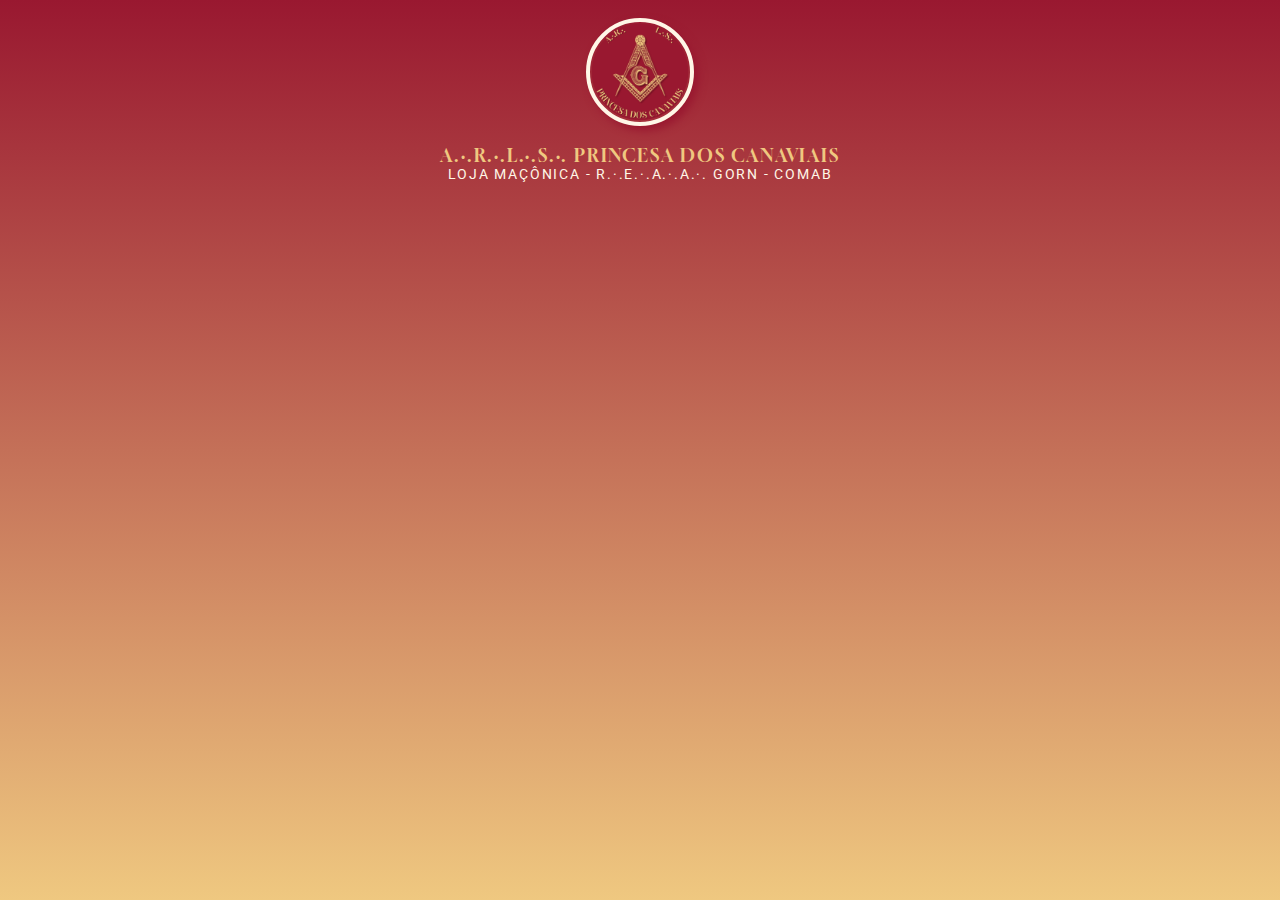
==== princesadoscanaviais/index.html @ 5b22e738 "Add files via upload" ====
<!DOCTYPE html>
<html lang="pt-br">
<head>
    <meta charset="UTF-8">
    <meta http-equiv="X-UA-Compatible" content="IE=edge">
    <meta name="viewport" content="width=device-width, initial-scale=1.0">

    <link rel="preconnect" href="https://fonts.googleapis.com">
    <link rel="preconnect" href="https://fonts.gstatic.com" crossorigin>
    <link href="https://fonts.googleapis.com/css2?family=Gloock&family=Roboto:wght@300;400;700&display=swap" rel="stylesheet">
    <link rel="stylesheet" href="css/style.css">

    <title>Princesa dos Canaviais</title>
</head>
<body>
    <section class="home">
        <header class="header">
            <div class="profile">
                <ul>
                    <li>
                        <img src="imagens/logo.png" alt="">
                    </li>
                </ul>
                <ul>
                    <li>
                        
                    </li>
                </ul>
            </div>
        </header>

        <div class="banner">
            <h1 class="title">A.·.R.·.L.·.S.·. Princesa dos Canaviais</h1>
            <span class="description">Loja Maçônica - R.·.E.·.A.·.A.·. GORN - COMAB</span>
        </div>
    </section>
    
</body>
</html>
---- princesadoscanaviais/css/style.css ----
:root {
    --color-primary: #fff7e7;
    --color-secondary: #efc880;
    --color-tertiary: #991830;
}

* {
    margin: 0;
    padding: 0;
    box-sizing: border-box;
}

body {
    color: var(--color-primary);
    font-family: 'Roboto', sans-serif;
}

.home {
    position: relative;
    background-size: cover;
    background: linear-gradient(180deg, var(--color-tertiary) 0%, var(--color-secondary) 100%);
    height: 100vh;
    background-attachment: fixed;
}

.home .header {   
    padding: 2vh 0;
}

.home .header .profile {
    display: flex;
    justify-content: center;
}

.home .header .profile ul {
    display: flex;
    list-style: none;
}

.home .header .profile ul li {
    display: flex;
    align-items: center;
}

.home .header .profile ul li img {
    width: 12vh;
    border: 0.5vh solid var(--color-primary);
    box-shadow: 0.5vh 0.5vh 1vh var(--color-tertiary);
    border-radius: 15vh;
    padding: 0.2vh;
}

.home .header .profile ul li img:hover {
    scale: 1.2;
}

.home .banner {
    text-align: center;
}

.home .banner span {
    display: block;
}

.home .banner .title {
    color: var(--color-secondary);
    font-family: 'Gloock', serif;
    font-size: 2vh;
    font-weight: 400;
    text-transform: uppercase;
    letter-spacing: 0.2vh;
}

.home .banner .description {
    font-size: 1.6vh;
    font-weight: 400;
    text-transform: uppercase;
    letter-spacing: 0.2vh;
}
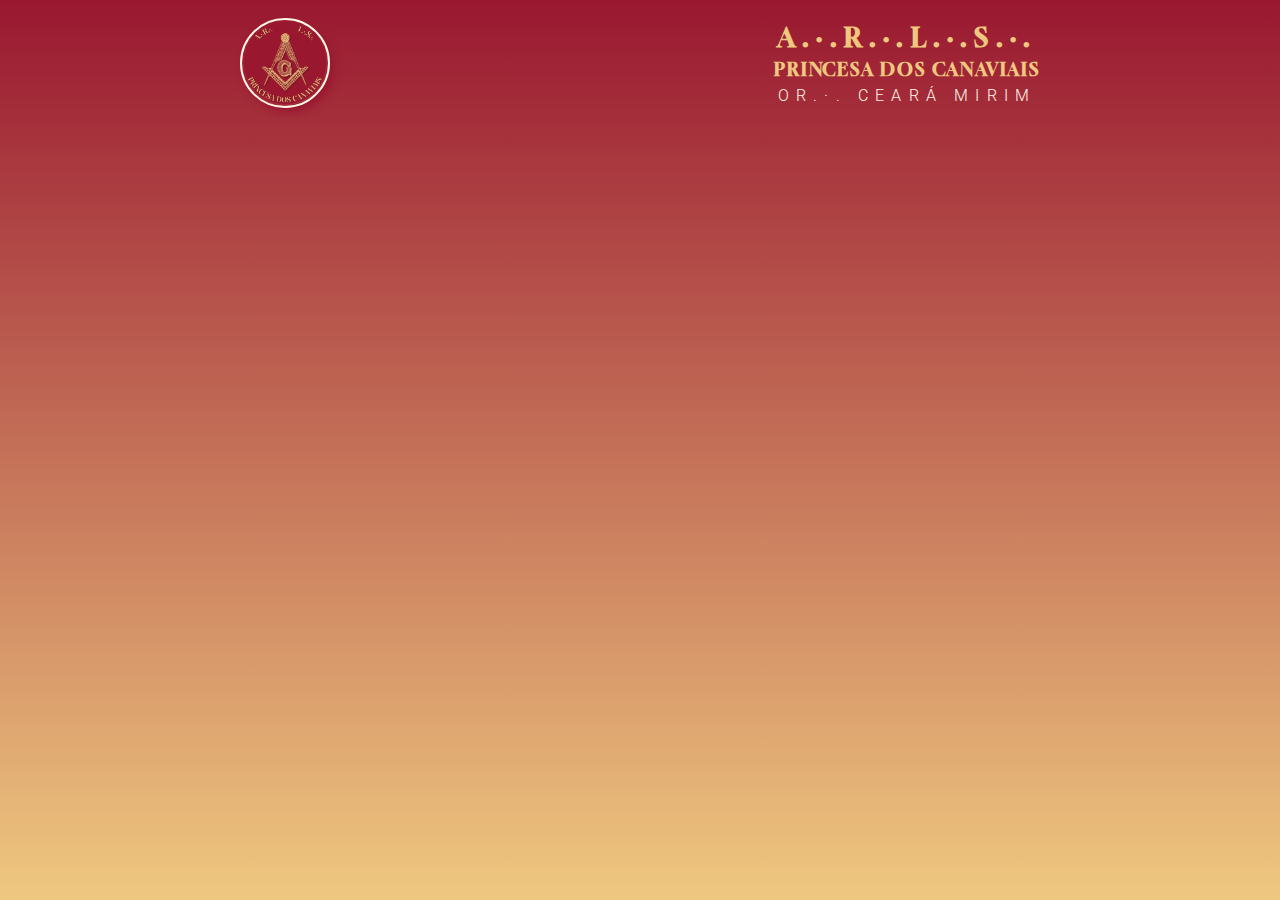
==== commit f60e4605: "Add files via upload" ====
--- a/princesadoscanaviais/index.html
+++ b/princesadoscanaviais/index.html
@@ -18,21 +18,18 @@
             <div class="profile">
                 <ul>
                     <li>
-                        <img src="imagens/logo.png" alt="">
+                        <img class="logo" src="imagens/logo.png" alt="">
                     </li>
                 </ul>
                 <ul>
                     <li>
-                        
+                        <h1>A.·.R.·.L.·.S.·.</h1>
+                        <h2>Princesa dos Canaviais</h2>
+                        <span>Or.·. Ceará Mirim</span>
                     </li>
                 </ul>
             </div>
         </header>
-
-        <div class="banner">
-            <h1 class="title">A.·.R.·.L.·.S.·. Princesa dos Canaviais</h1>
-            <span class="description">Loja Maçônica - R.·.E.·.A.·.A.·. GORN - COMAB</span>
-        </div>
     </section>
     
 </body>
--- a/princesadoscanaviais/css/style.css
+++ b/princesadoscanaviais/css/style.css
@@ -24,56 +24,61 @@
 }
 
 .home .header {   
-    padding: 2vh 0;
+    padding: 2vh;
 }
 
 .home .header .profile {
     display: flex;
-    justify-content: center;
+    flex-wrap: wrap;
+    justify-content: space-around;
+    list-style: none;
 }
 
 .home .header .profile ul {
     display: flex;
-    list-style: none;
+    flex-direction: row;
 }
 
 .home .header .profile ul li {
     display: flex;
+    flex-direction: column;
     align-items: center;
+    justify-content: space-around;
 }
 
-.home .header .profile ul li img {
-    width: 12vh;
-    border: 0.5vh solid var(--color-primary);
+.home .header .profile ul li h1 {
+    font-size: 3vh;
+    letter-spacing: 0.8vh;
+}
+
+.home .header .profile ul li h2 {
+    font-size: 2vh;
+    letter-spacing: 0.2vh;
+}
+
+.home .header .profile ul li h1,h2 {
+    color: var(--color-secondary);
+    font-family: 'Gloock', serif;
+    font-weight: 700;
+    text-transform: uppercase;
+}
+
+.home .header .profile ul li span {
+    font-size: 1.8vh;
+    font-weight: 300;
+    text-transform: uppercase;
+    letter-spacing: 0.8vh;
+}
+
+.home .header .profile ul li .logo {
+    width: 10vh;
+    border: 0.3vh solid var(--color-primary);
     box-shadow: 0.5vh 0.5vh 1vh var(--color-tertiary);
     border-radius: 15vh;
     padding: 0.2vh;
 }
 
-.home .header .profile ul li img:hover {
-    scale: 1.2;
-}
-
-.home .banner {
-    text-align: center;
-}
-
-.home .banner span {
-    display: block;
-}
-
-.home .banner .title {
-    color: var(--color-secondary);
-    font-family: 'Gloock', serif;
-    font-size: 2vh;
-    font-weight: 400;
+.home .header .profile ul li a {
     text-transform: uppercase;
-    letter-spacing: 0.2vh;
-}
-
-.home .banner .description {
-    font-size: 1.6vh;
-    font-weight: 400;
-    text-transform: uppercase;
-    letter-spacing: 0.2vh;
+    text-decoration: none;
 }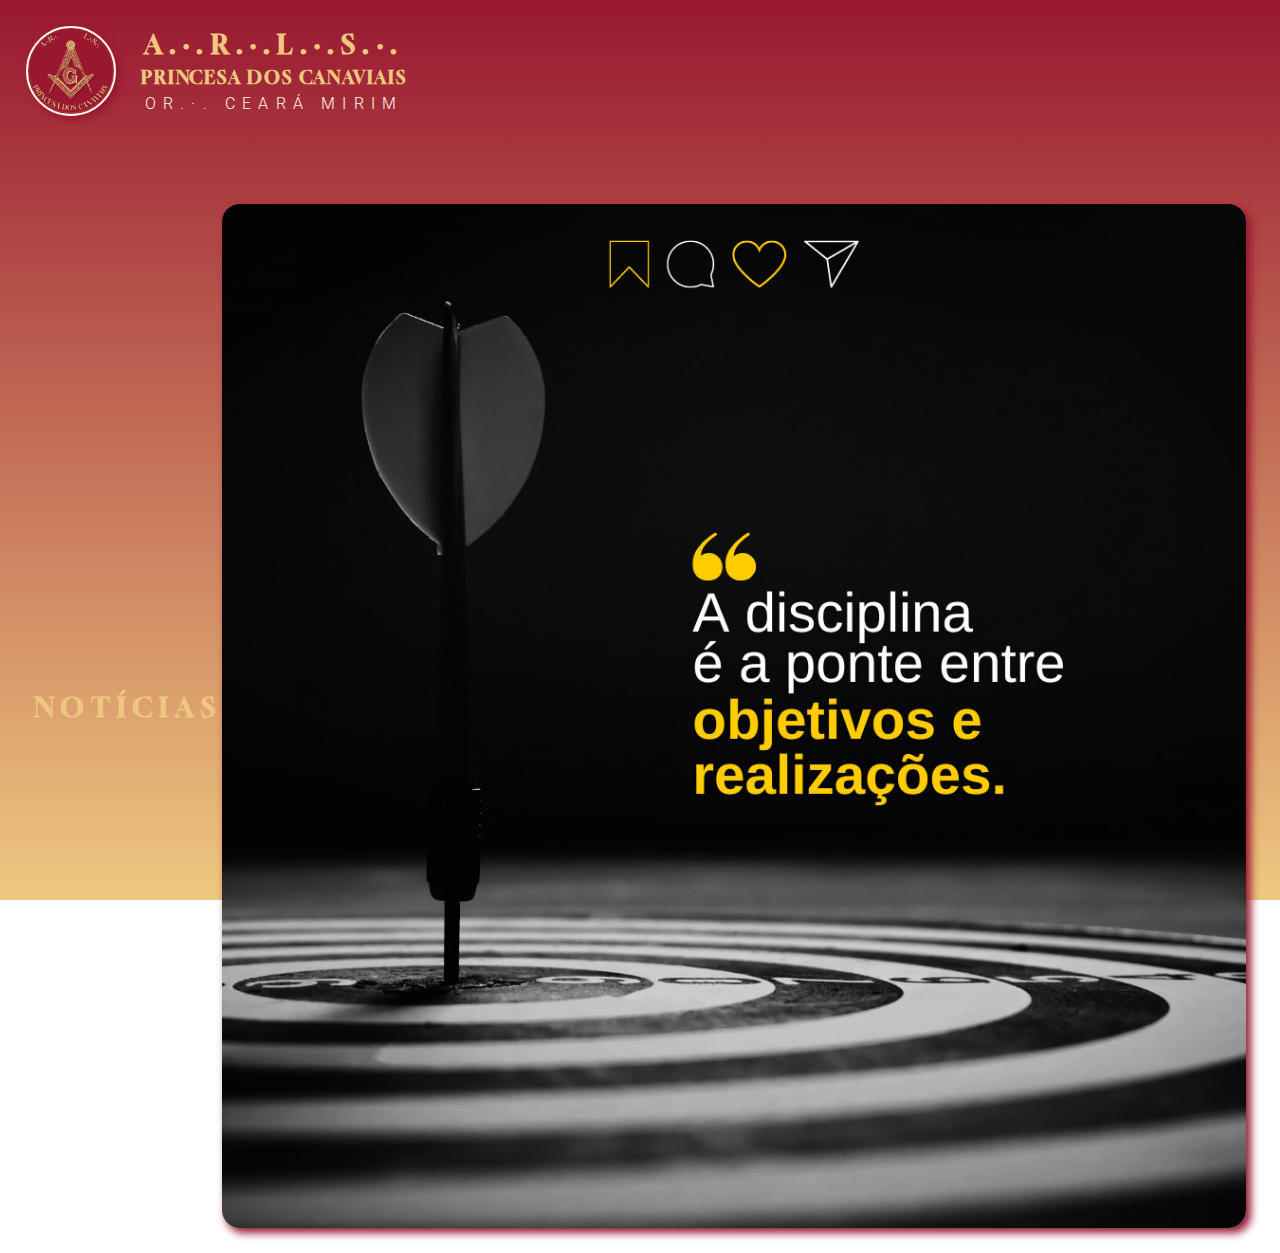
==== commit b6364d99: "Add files via upload" ====
--- a/princesadoscanaviais/index.html
+++ b/princesadoscanaviais/index.html
@@ -30,6 +30,30 @@
                 </ul>
             </div>
         </header>
+
+        <div class="banner">
+            <ul>
+                <li>
+                    <img src="imagens/promocao.png" alt="">
+                </li>
+            </ul>
+        </div>
+
+        <article class="news">
+            <div class="post">
+                <ul>
+                    <li>
+                        <h1>Notícias</h1>
+                    </li>
+                </ul>
+                <ul>
+                    <li>
+                        <img src="imagens/post001.png" alt="">
+                    </li>
+                </ul>
+            </div>
+        </article>
+
     </section>
     
 </body>
--- a/princesadoscanaviais/css/style.css
+++ b/princesadoscanaviais/css/style.css
@@ -24,19 +24,20 @@
 }
 
 .home .header {   
-    padding: 2vh;
+    padding: 2vw;
 }
 
 .home .header .profile {
     display: flex;
     flex-wrap: wrap;
-    justify-content: space-around;
-    list-style: none;
+    justify-content: left;
 }
 
 .home .header .profile ul {
     display: flex;
     flex-direction: row;
+    padding: 0 2vw 0 0;
+    list-style: none;
 }
 
 .home .header .profile ul li {
@@ -81,4 +82,51 @@
 .home .header .profile ul li a {
     text-transform: uppercase;
     text-decoration: none;
+}
+
+.home .banner ul li img {
+    width: 100vw;
+    resize: both;
+    overflow: auto;
+}
+
+.home .news {
+    padding: 2vw 0;
+}
+
+.home .news .post {
+    display: flex;
+    flex-wrap: wrap;
+    justify-content: center;
+}
+
+.home .news .post ul {
+    display: flex;
+    flex-direction: row;
+    list-style: none;
+}
+
+.home .news .post ul li {
+    display: flex;
+    flex-direction: column;
+    align-items: center;
+    justify-content: space-around;
+}
+
+.home .news .post ul li h1 {
+    font-size: 3vh;
+    letter-spacing: 0.8vh;
+    color: var(--color-secondary);
+    font-family: 'Gloock', serif;
+    font-weight: 700;
+    text-transform: uppercase;
+}
+
+.home .news .post ul li img {
+    width: 80vw;
+    resize: both;
+    overflow: auto;
+    border-radius: 2vh;
+    box-shadow: 0.5vh 0.5vh 1vh var(--color-tertiary);
+    margin: 2vh 0 0 0;
 }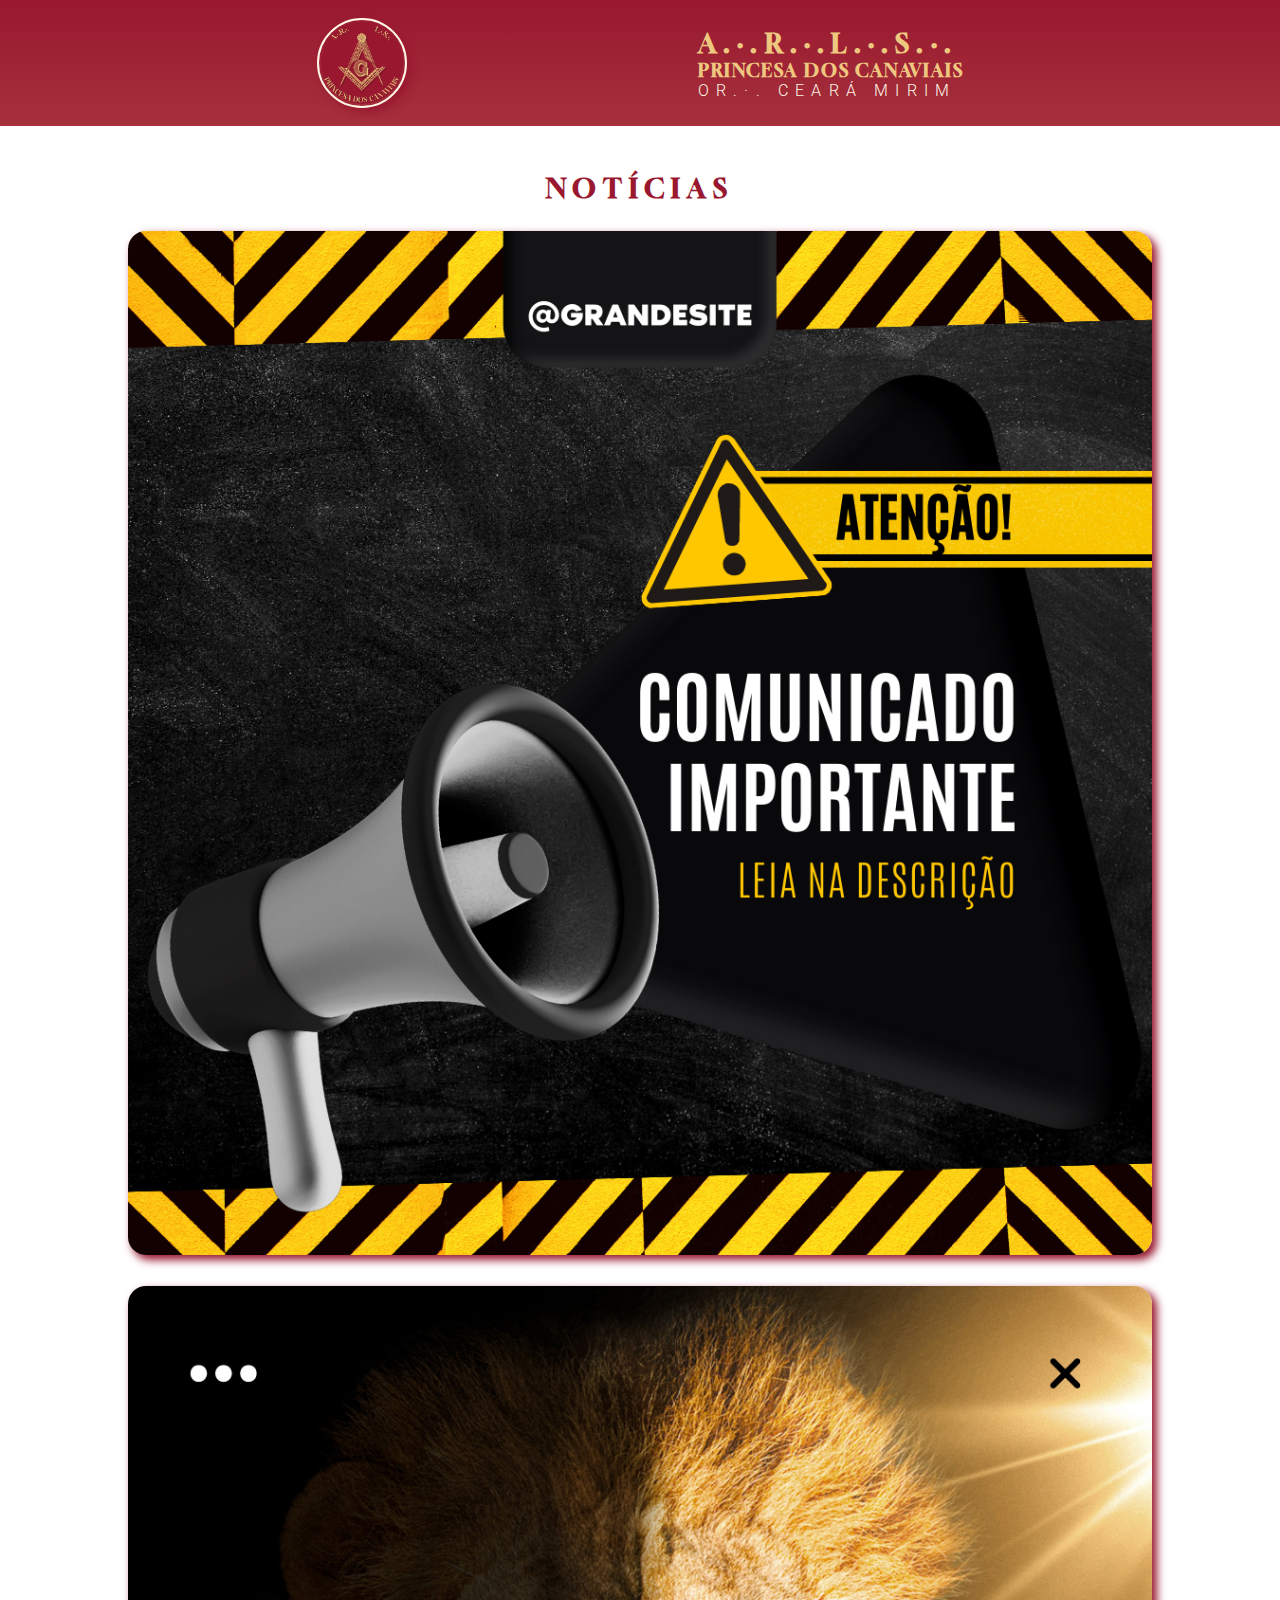
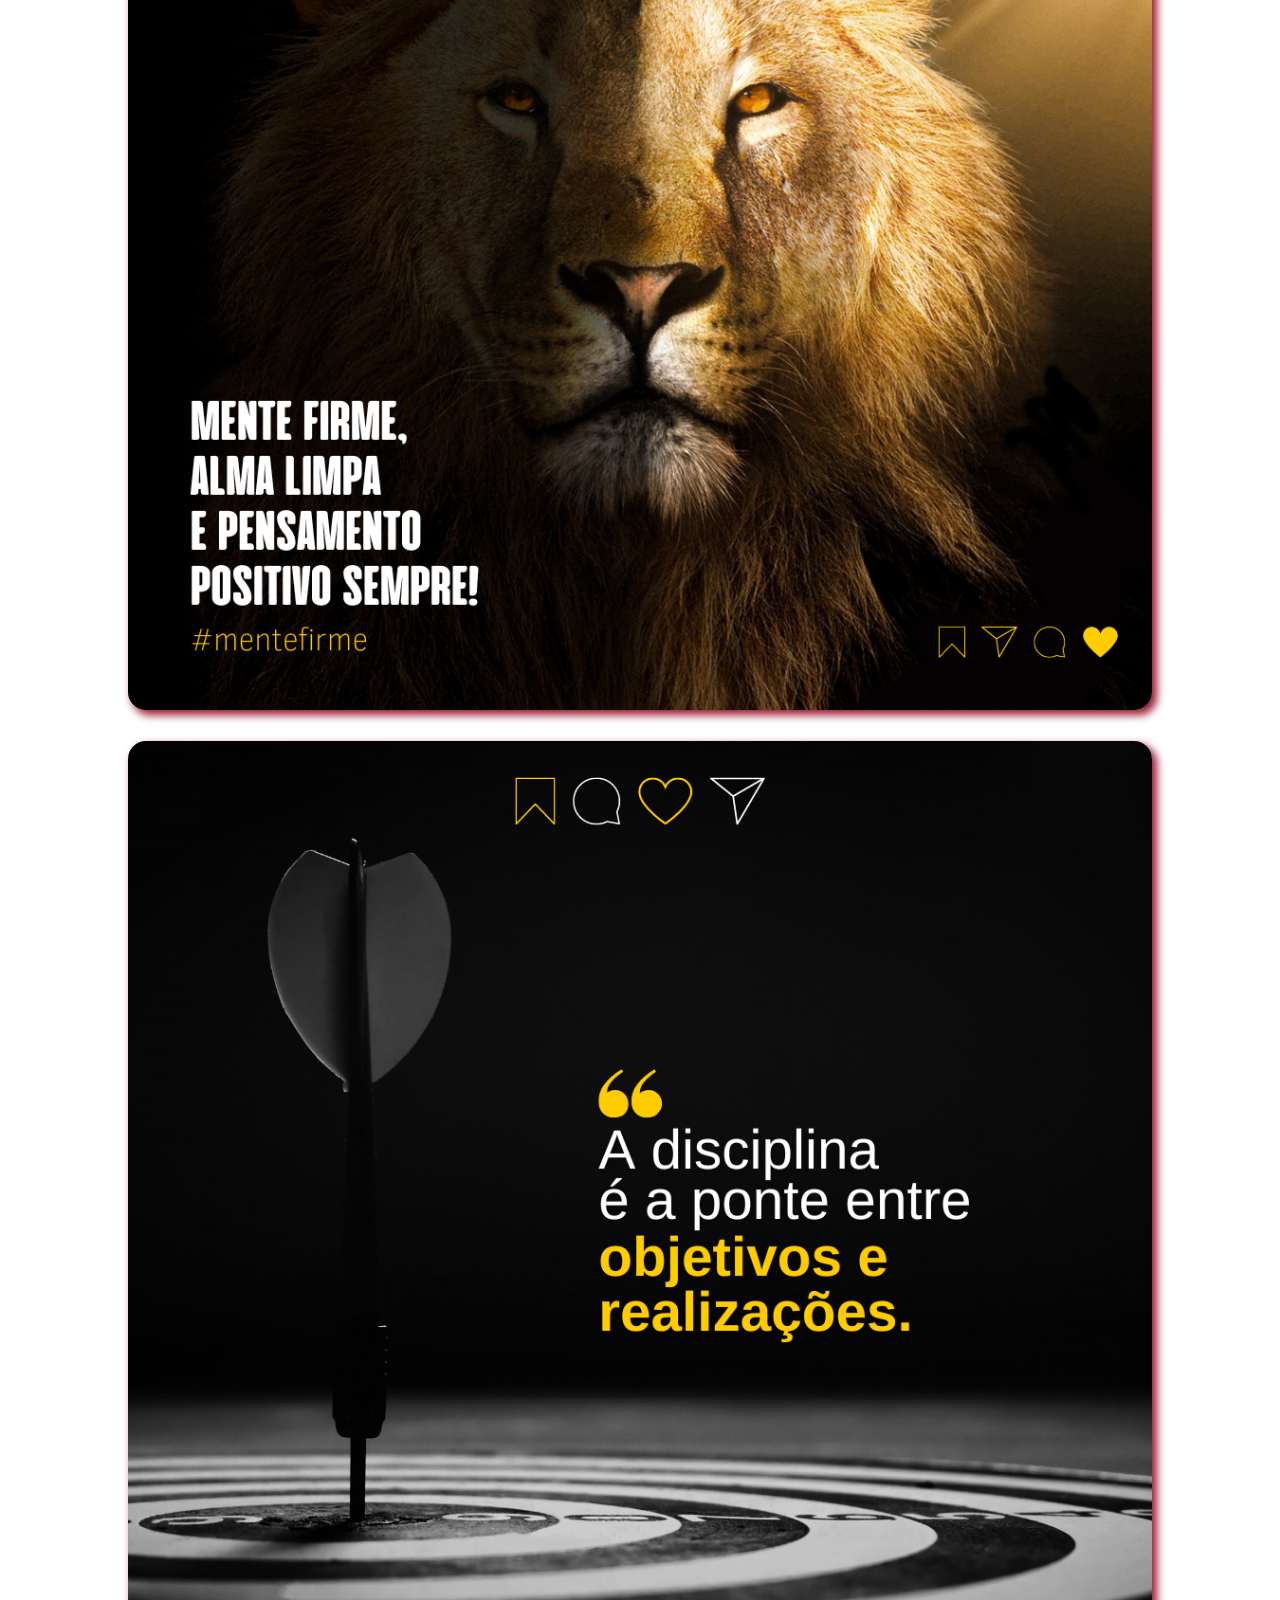
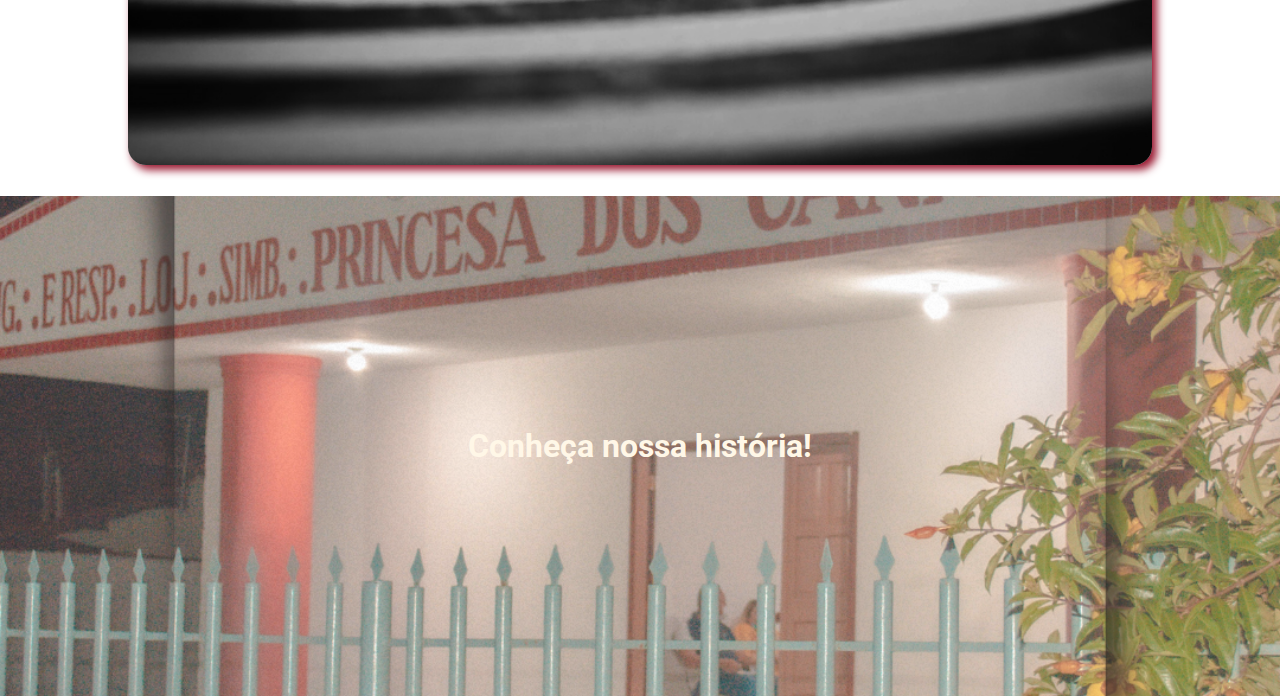
==== commit 9a6fa07b: "Add files via upload" ====
--- a/princesadoscanaviais/index.html
+++ b/princesadoscanaviais/index.html
@@ -1,21 +1,20 @@
 <!DOCTYPE html>
 <html lang="pt-br">
-<head>
-    <meta charset="UTF-8">
-    <meta http-equiv="X-UA-Compatible" content="IE=edge">
-    <meta name="viewport" content="width=device-width, initial-scale=1.0">
+    <head>
+        <meta charset="UTF-8">
+        <meta http-equiv="X-UA-Compatible" content="IE=edge">
+        <meta name="viewport" content="width=device-width, initial-scale=1.0">
 
-    <link rel="preconnect" href="https://fonts.googleapis.com">
-    <link rel="preconnect" href="https://fonts.gstatic.com" crossorigin>
-    <link href="https://fonts.googleapis.com/css2?family=Gloock&family=Roboto:wght@300;400;700&display=swap" rel="stylesheet">
-    <link rel="stylesheet" href="css/style.css">
+        <link rel="preconnect" href="https://fonts.googleapis.com">
+        <link rel="preconnect" href="https://fonts.gstatic.com" crossorigin>
+        <link href="https://fonts.googleapis.com/css2?family=Gloock&family=Roboto:wght@300;400;700&display=swap" rel="stylesheet">
+        <link rel="stylesheet" href="css/style.css">
 
-    <title>Princesa dos Canaviais</title>
-</head>
-<body>
-    <section class="home">
-        <header class="header">
-            <div class="profile">
+        <title>Princesa dos Canaviais</title>
+    </head>
+    <body>
+        <section class="home">
+            <header class="header">
                 <ul>
                     <li>
                         <img class="logo" src="imagens/logo.png" alt="">
@@ -28,33 +27,49 @@
                         <span>Or.·. Ceará Mirim</span>
                     </li>
                 </ul>
+            </header>
+
+            <div class="banner">
+                <ul>
+                    <li>
+                        <img src="imagens/promocao.png" alt="">
+                    </li>
+                </ul>
             </div>
-        </header>
 
-        <div class="banner">
-            <ul>
-                <li>
-                    <img src="imagens/promocao.png" alt="">
-                </li>
-            </ul>
-        </div>
-
-        <article class="news">
-            <div class="post">
+            <div class="news">
                 <ul>
                     <li>
                         <h1>Notícias</h1>
                     </li>
                 </ul>
+            </div>
+
+            <div class="post">
                 <ul>
                     <li>
-                        <img src="imagens/post001.png" alt="">
+                        <a href="#"><img src="imagens/post001.png" alt=""></a>
+                    </li>
+                </ul>
+                <ul>
+                    <li>
+                        <a href="#"><img src="imagens/post002.png" alt=""></a>
+                    </li>
+                </ul>
+                <ul>
+                    <li>
+                        <a href="#"><img src="imagens/post003.png" alt=""></a>
                     </li>
                 </ul>
             </div>
-        </article>
 
-    </section>
-    
-</body>
+            <div class="about">
+                <ul>
+                    <li>
+                        <h1>Conheça nossa história!</h1>
+                    </li>
+                </ul>
+            </div>
+        </section>
+    </body>
 </html>--- a/princesadoscanaviais/css/style.css
+++ b/princesadoscanaviais/css/style.css
@@ -19,59 +19,30 @@
     position: relative;
     background-size: cover;
     background: linear-gradient(180deg, var(--color-tertiary) 0%, var(--color-secondary) 100%);
-    height: 100vh;
+    height: 14vh;
     background-attachment: fixed;
 }
 
 .home .header {   
-    padding: 2vw;
+    display: flex;
+    flex-wrap: wrap;
+    flex-direction: row;
+    align-items: center;
+    justify-content: space-evenly;
+    padding: 2vh 2vw;
 }
 
-.home .header .profile {
+.home .header ul {
     display: flex;
-    flex-wrap: wrap;
-    justify-content: left;
-}
-
-.home .header .profile ul {
-    display: flex;
-    flex-direction: row;
-    padding: 0 2vw 0 0;
     list-style: none;
 }
 
-.home .header .profile ul li {
+.home .header ul li {
     display: flex;
     flex-direction: column;
-    align-items: center;
-    justify-content: space-around;
 }
 
-.home .header .profile ul li h1 {
-    font-size: 3vh;
-    letter-spacing: 0.8vh;
-}
-
-.home .header .profile ul li h2 {
-    font-size: 2vh;
-    letter-spacing: 0.2vh;
-}
-
-.home .header .profile ul li h1,h2 {
-    color: var(--color-secondary);
-    font-family: 'Gloock', serif;
-    font-weight: 700;
-    text-transform: uppercase;
-}
-
-.home .header .profile ul li span {
-    font-size: 1.8vh;
-    font-weight: 300;
-    text-transform: uppercase;
-    letter-spacing: 0.8vh;
-}
-
-.home .header .profile ul li .logo {
+.home .header ul li .logo {
     width: 10vh;
     border: 0.3vh solid var(--color-primary);
     box-shadow: 0.5vh 0.5vh 1vh var(--color-tertiary);
@@ -79,7 +50,31 @@
     padding: 0.2vh;
 }
 
-.home .header .profile ul li a {
+.home .header ul li h1 {
+    font-size: 3vh;
+    letter-spacing: 0.8vh;
+}
+
+.home .header ul li h2 {
+    font-size: 2vh;
+    letter-spacing: 0.2vh;
+}
+
+.home .header ul li h1,h2 {
+    color: var(--color-secondary);
+    font-family: 'Gloock', serif;
+    font-weight: 700;
+    text-transform: uppercase;
+}
+
+.home .header ul li span {
+    font-size: 1.8vh;
+    font-weight: 300;
+    text-transform: uppercase;
+    letter-spacing: 0.8vh;
+}
+
+.home .header ul li a {
     text-transform: uppercase;
     text-decoration: none;
 }
@@ -91,42 +86,81 @@
 }
 
 .home .news {
-    padding: 2vw 0;
+    display: flex;
+    flex-wrap: wrap;
+    flex-direction: row;
+    align-items: center;
+    justify-content: space-evenly;
+    padding: 3vh 0;
 }
 
-.home .news .post {
+.home .news ul {
     display: flex;
-    flex-wrap: wrap;
-    justify-content: center;
-}
-
-.home .news .post ul {
-    display: flex;
-    flex-direction: row;
     list-style: none;
 }
 
-.home .news .post ul li {
+.home .news ul li {
     display: flex;
     flex-direction: column;
-    align-items: center;
-    justify-content: space-around;
 }
 
-.home .news .post ul li h1 {
+.home .news ul li h1 {
     font-size: 3vh;
     letter-spacing: 0.8vh;
-    color: var(--color-secondary);
+    color: var(--color-tertiary);
     font-family: 'Gloock', serif;
     font-weight: 700;
     text-transform: uppercase;
 }
 
-.home .news .post ul li img {
+.home .post {
+    display: flex;
+    flex-wrap: wrap;
+    flex-direction: column-reverse;
+    align-items: center;
+    justify-content: space-evenly;
+}
+
+.home .post ul {
+    display: flex;
+    list-style: none;
+}
+
+.home .post ul li {
+    display: flex;
+    flex-direction: column;
+    padding: 0 0 3vh 0;
+}
+
+.home .post ul li img {
     width: 80vw;
     resize: both;
     overflow: auto;
     border-radius: 2vh;
     box-shadow: 0.5vh 0.5vh 1vh var(--color-tertiary);
-    margin: 2vh 0 0 0;
-}+}
+
+.home .about {
+    display: flex;
+    flex-wrap: wrap;
+    flex-direction: row;
+    align-items: center;
+    justify-content: space-evenly;
+
+    background-image: url("../imagens/loja.png");
+    background-color: var(--color-primary);
+    height: 500px;
+    background-position: center;
+    background-repeat: no-repeat;
+    background-size: cover;
+}
+
+.home .about ul {
+    display: flex;
+    list-style: none;
+}
+
+.home .about ul li {
+    display: flex;
+    flex-direction: column;
+}
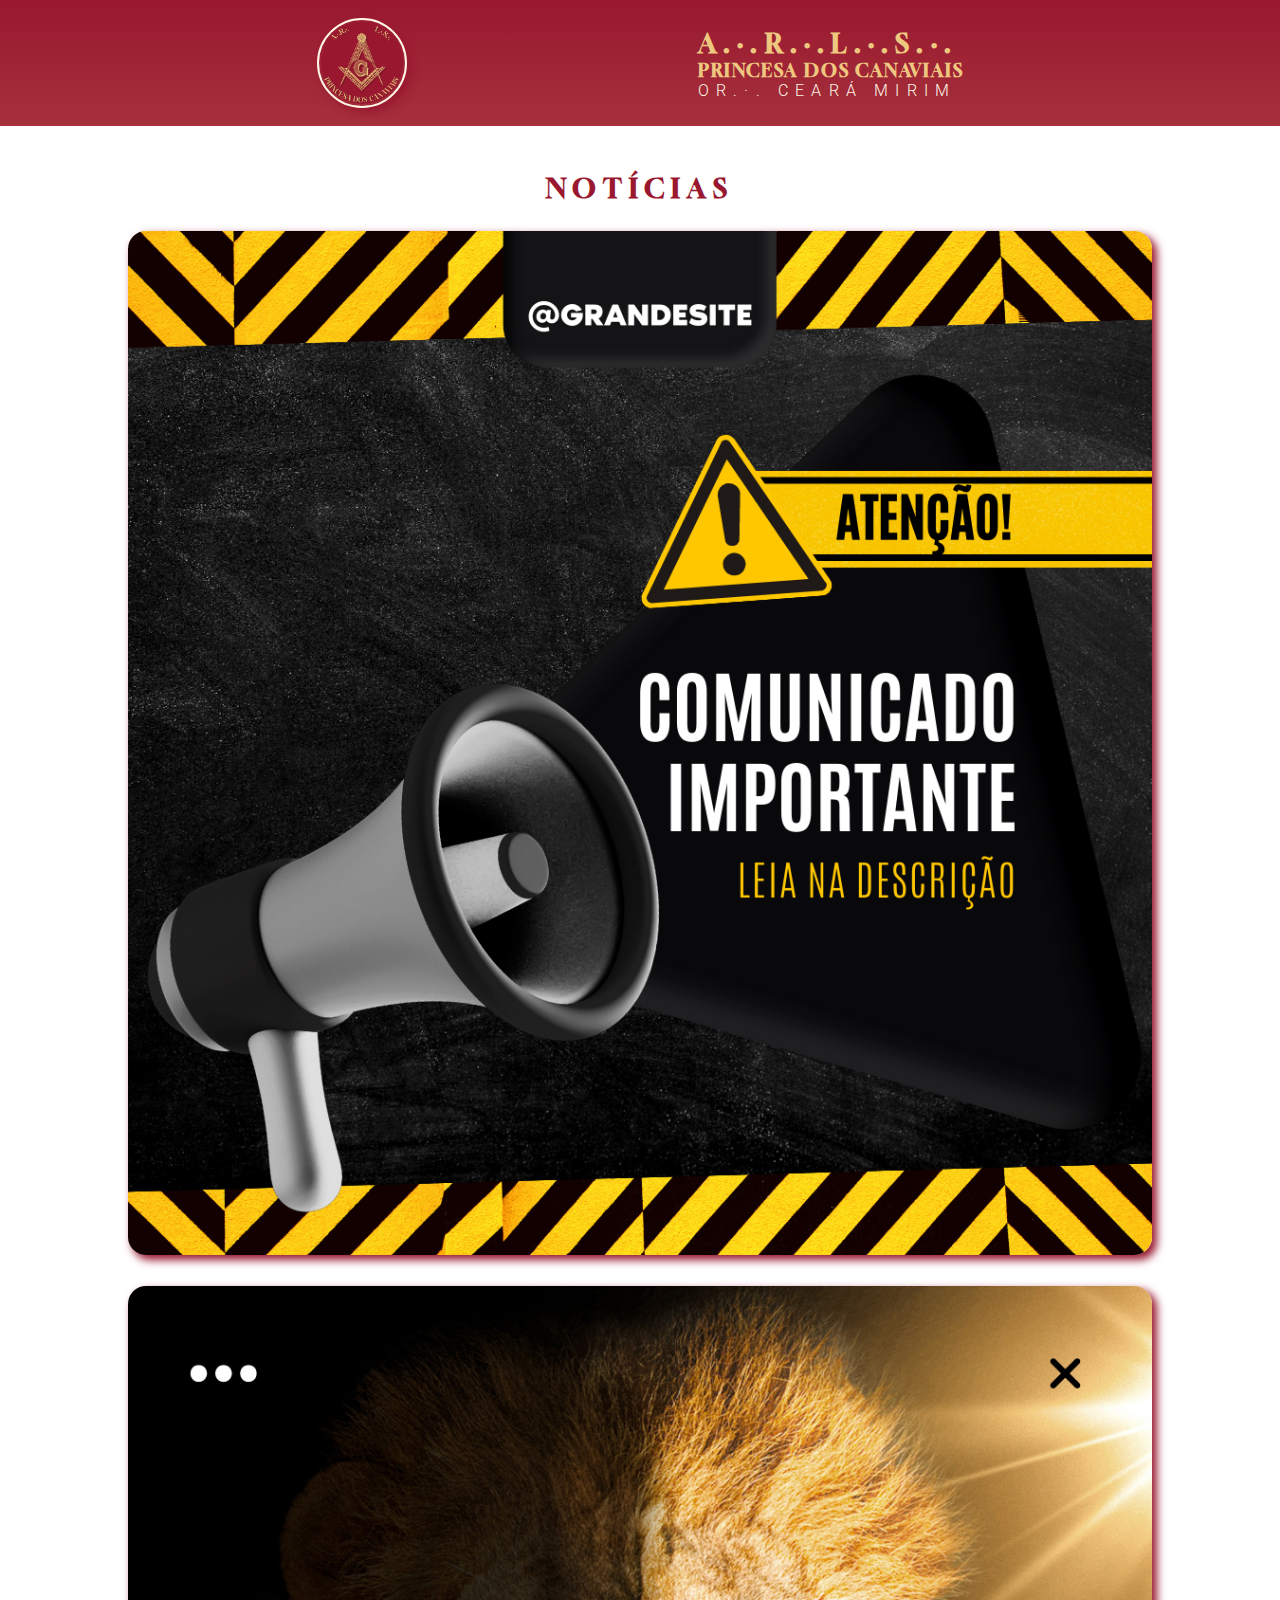
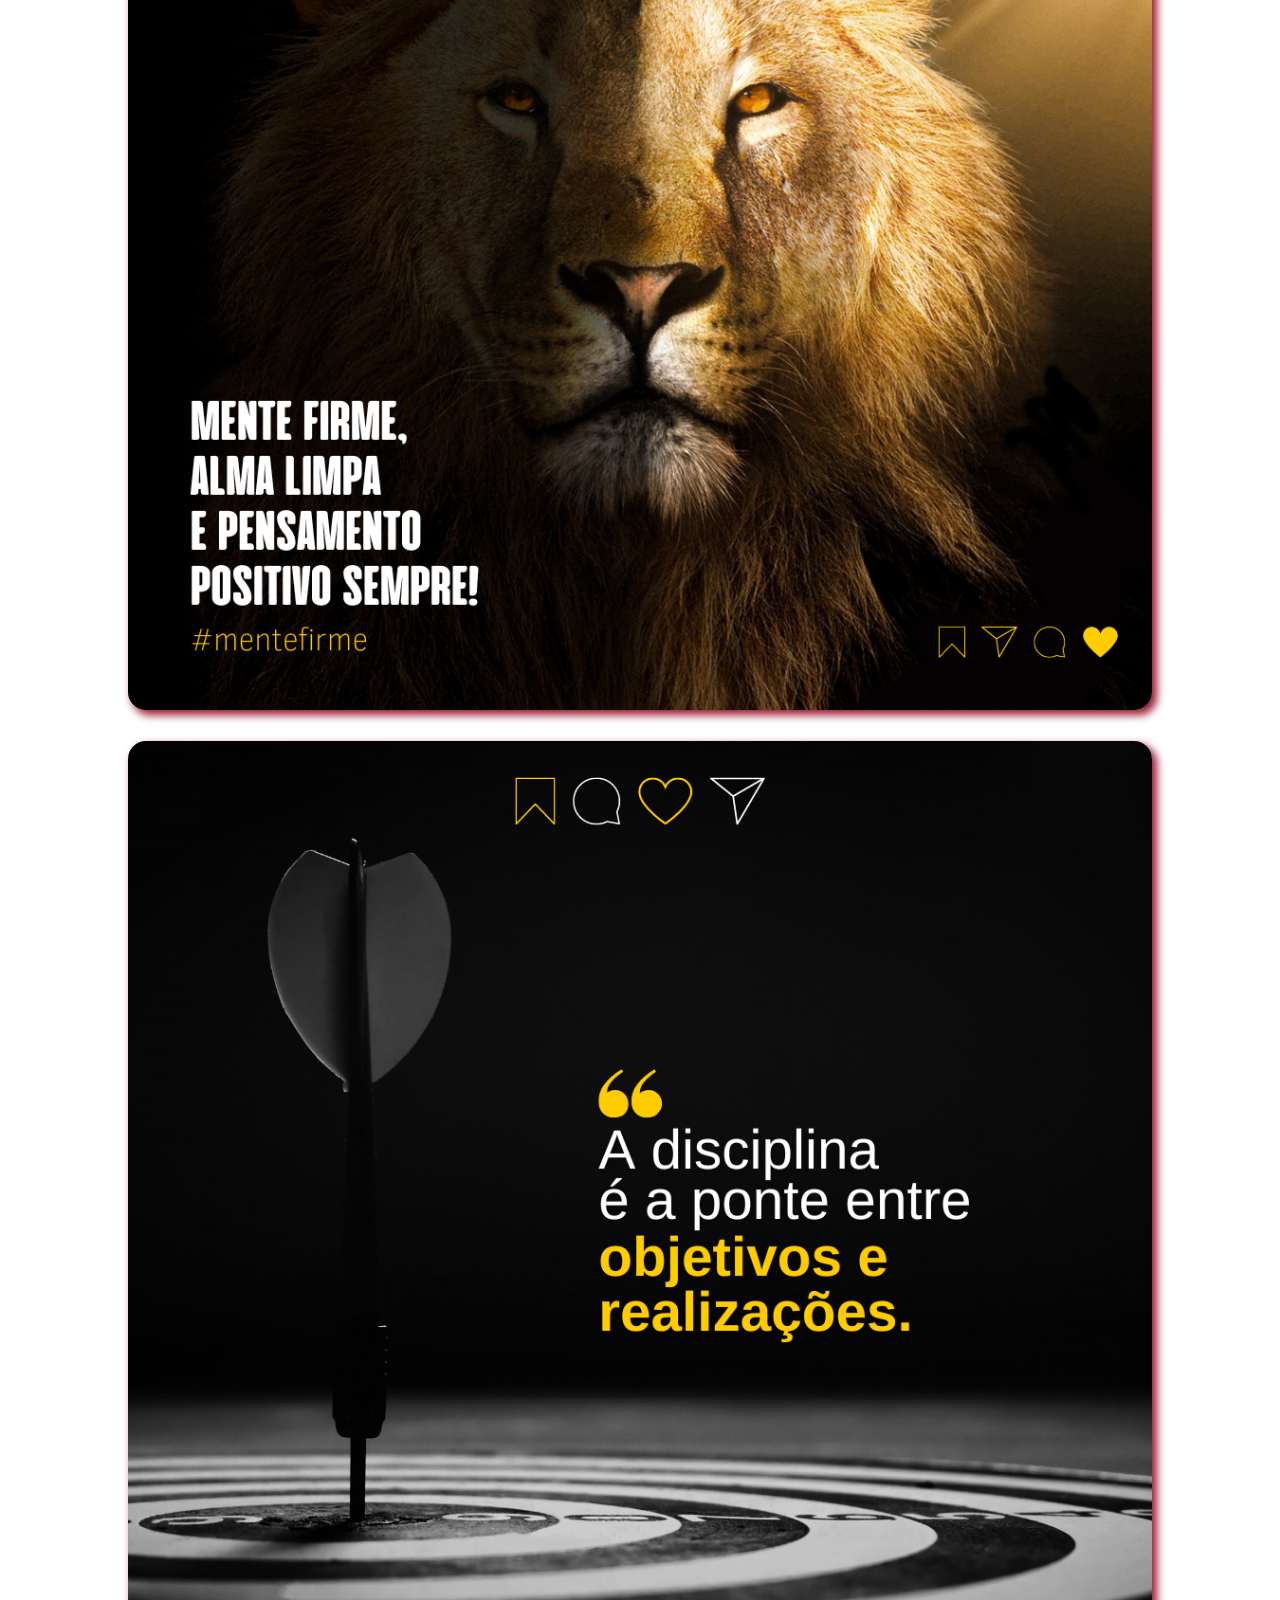
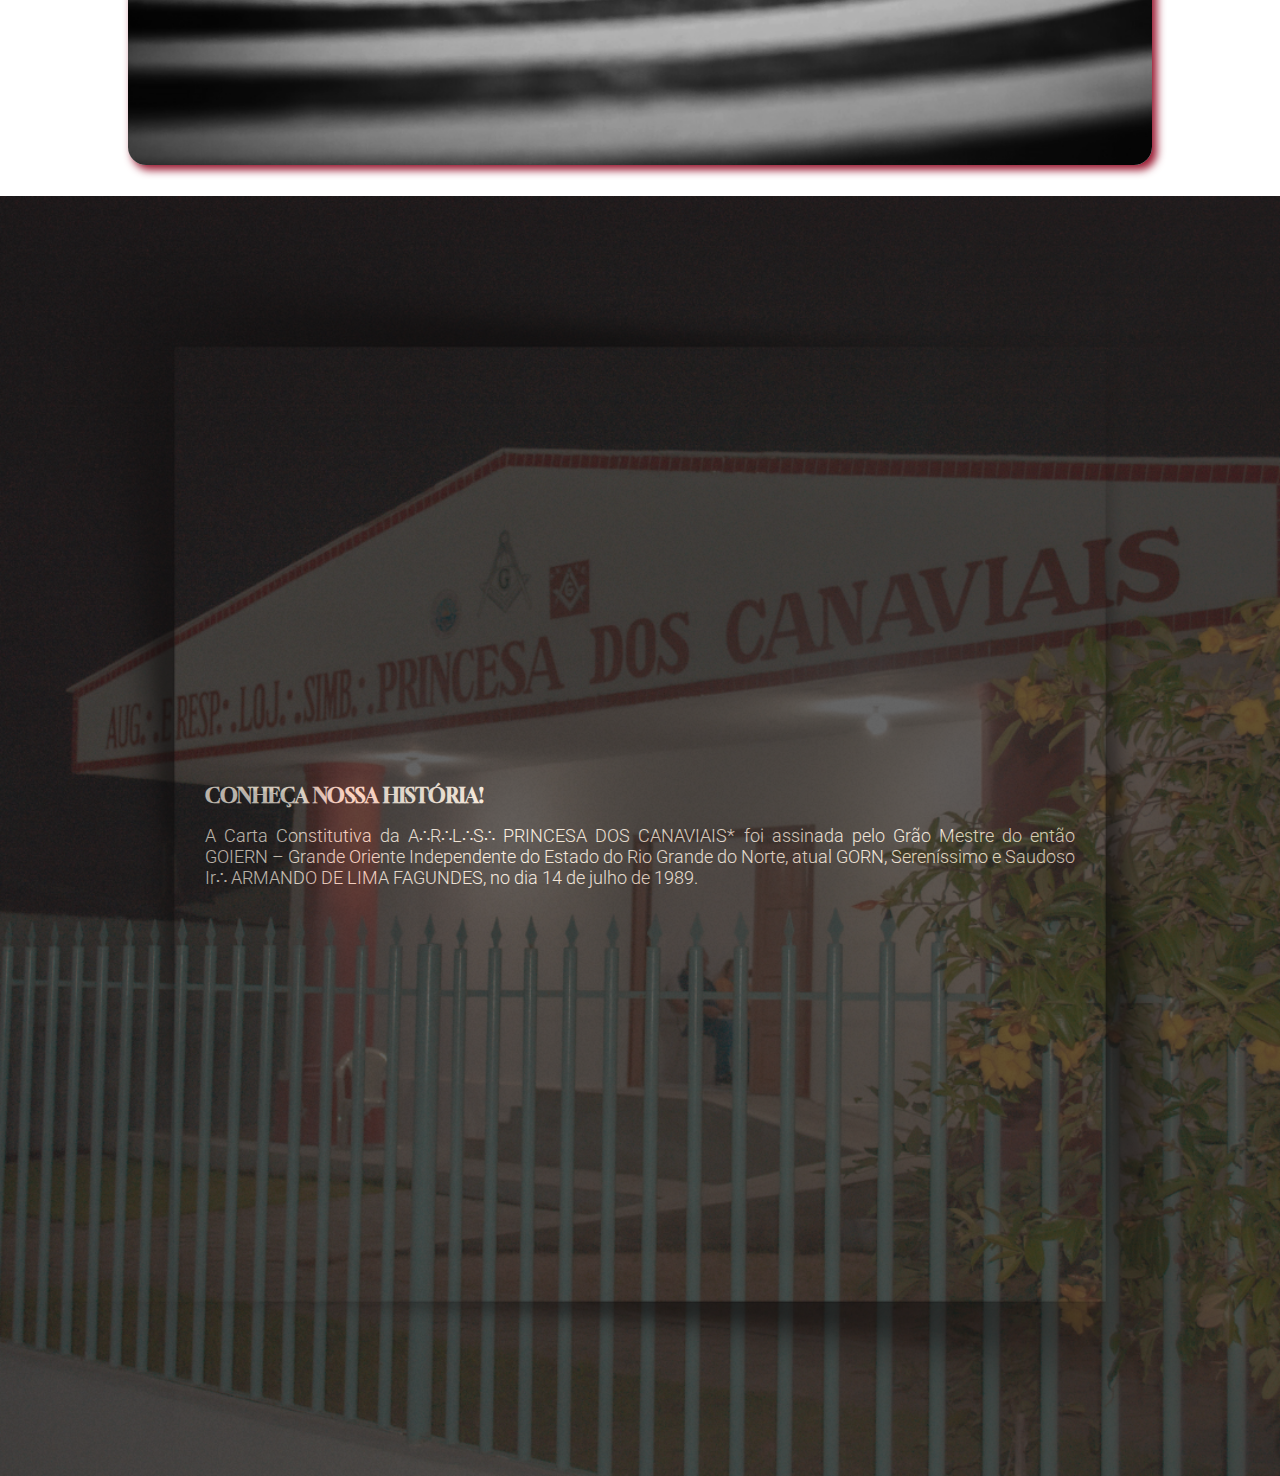
==== commit 5dbf45ff: "Add files via upload" ====
--- a/princesadoscanaviais/index.html
+++ b/princesadoscanaviais/index.html
@@ -67,6 +67,10 @@
                 <ul>
                     <li>
                         <h1>Conheça nossa história!</h1>
+                        
+                    </li>
+                    <li>
+                        <span>A Carta Constitutiva da A∴R∴L∴S∴ PRINCESA DOS CANAVIAIS* foi assinada pelo Grão Mestre do então GOIERN – Grande Oriente Independente do Estado do Rio Grande do Norte, atual GORN, Sereníssimo e Saudoso Ir∴ ARMANDO DE LIMA FAGUNDES, no dia 14 de julho de 1989.</span>
                     </li>
                 </ul>
             </div>
--- a/princesadoscanaviais/css/style.css
+++ b/princesadoscanaviais/css/style.css
@@ -2,6 +2,7 @@
     --color-primary: #fff7e7;
     --color-secondary: #efc880;
     --color-tertiary: #991830;
+    --color-transparence: #000000;
 }
 
 * {
@@ -142,25 +143,43 @@
 
 .home .about {
     display: flex;
-    flex-wrap: wrap;
-    flex-direction: row;
     align-items: center;
     justify-content: space-evenly;
-
     background-image: url("../imagens/loja.png");
     background-color: var(--color-primary);
-    height: 500px;
-    background-position: center;
     background-repeat: no-repeat;
     background-size: cover;
+    height: 100vw;
 }
 
 .home .about ul {
     display: flex;
+    flex-direction: column;
+    justify-content: center;
     list-style: none;
+    height: inherit;
+    padding: 16vw;
+    background-color: var(--color-transparence);
+    background-size: cover;
+    opacity: 0.6;
 }
 
 .home .about ul li {
     display: flex;
-    flex-direction: column;
 }
+
+.home .about ul li h1 {
+    font-size: 2.2vh;
+    color: var(--color-primary);
+    font-family: 'Gloock', serif;
+    font-weight: 700;
+    text-align: justify;
+    text-transform: uppercase;
+}
+
+.home .about ul li span {
+    font-size: 2vh;
+    font-weight: 300;
+    margin-top: 2vh;
+    text-align: justify;
+}
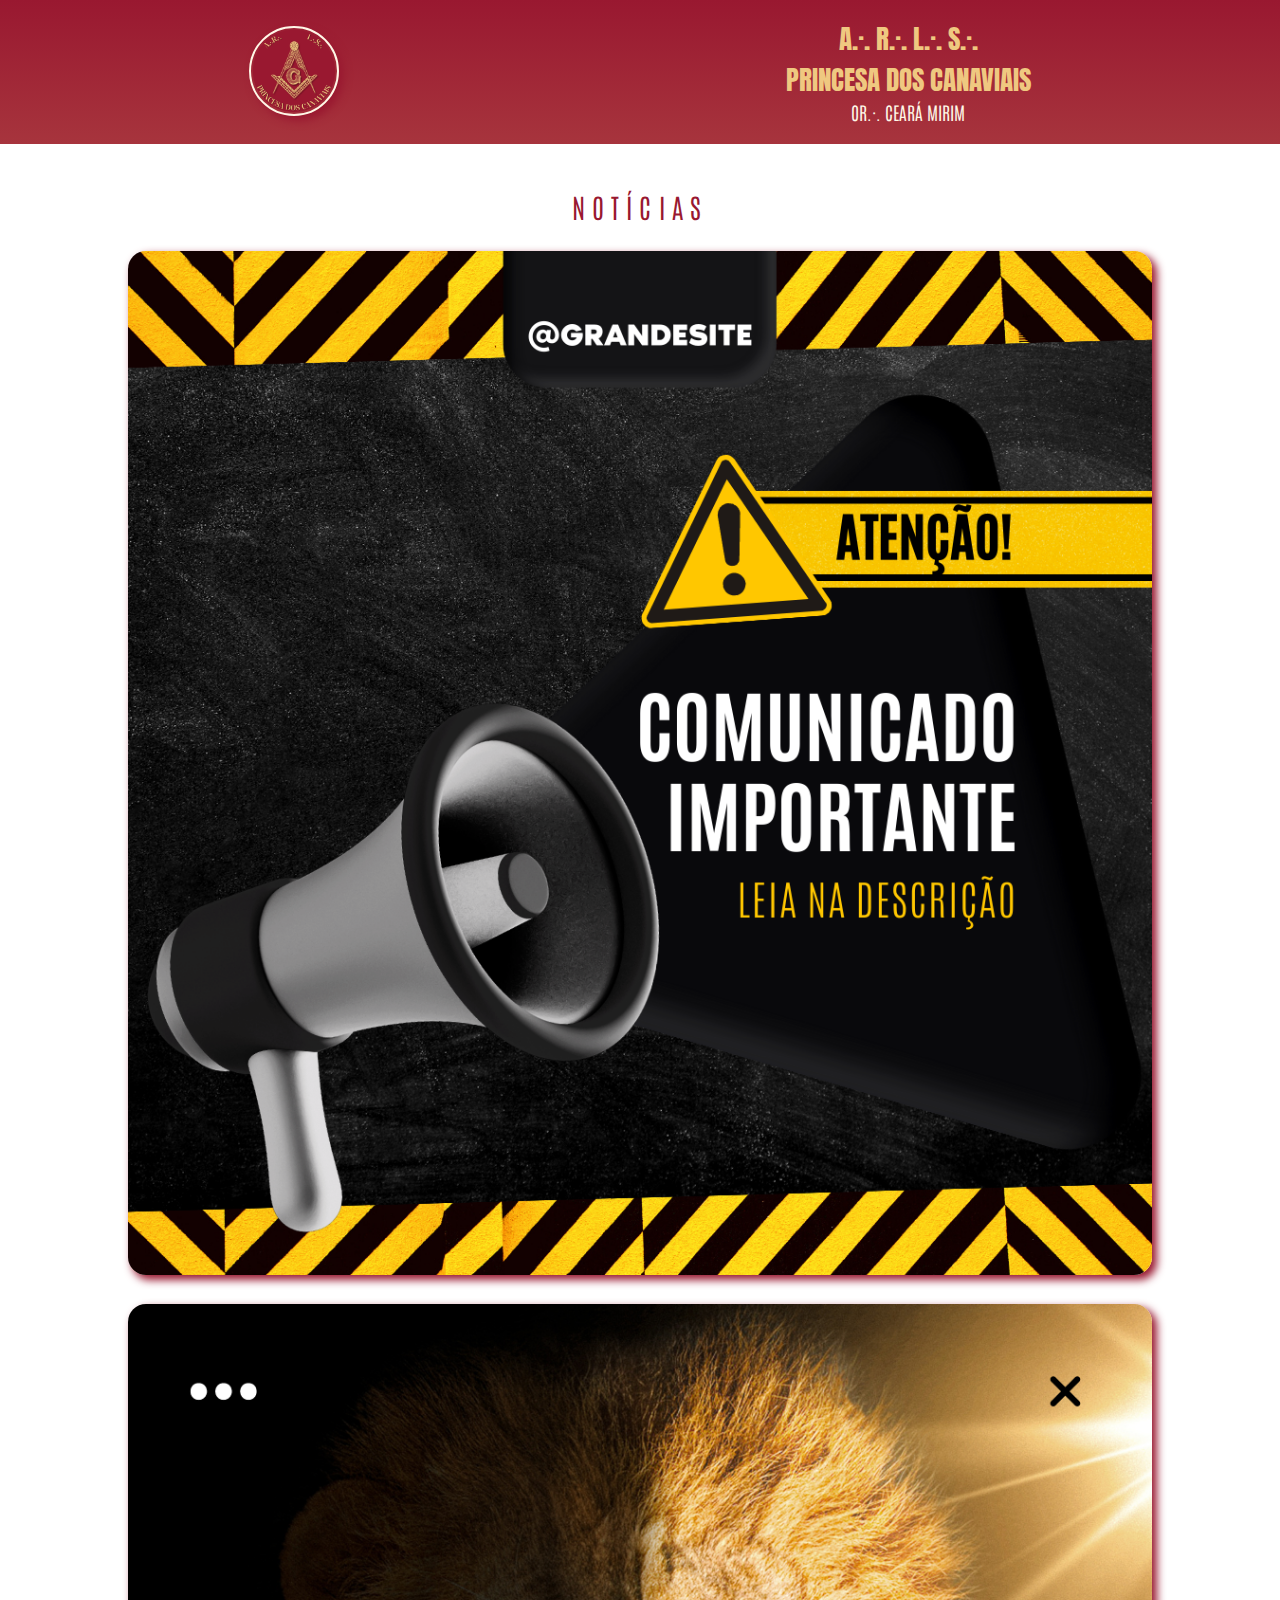
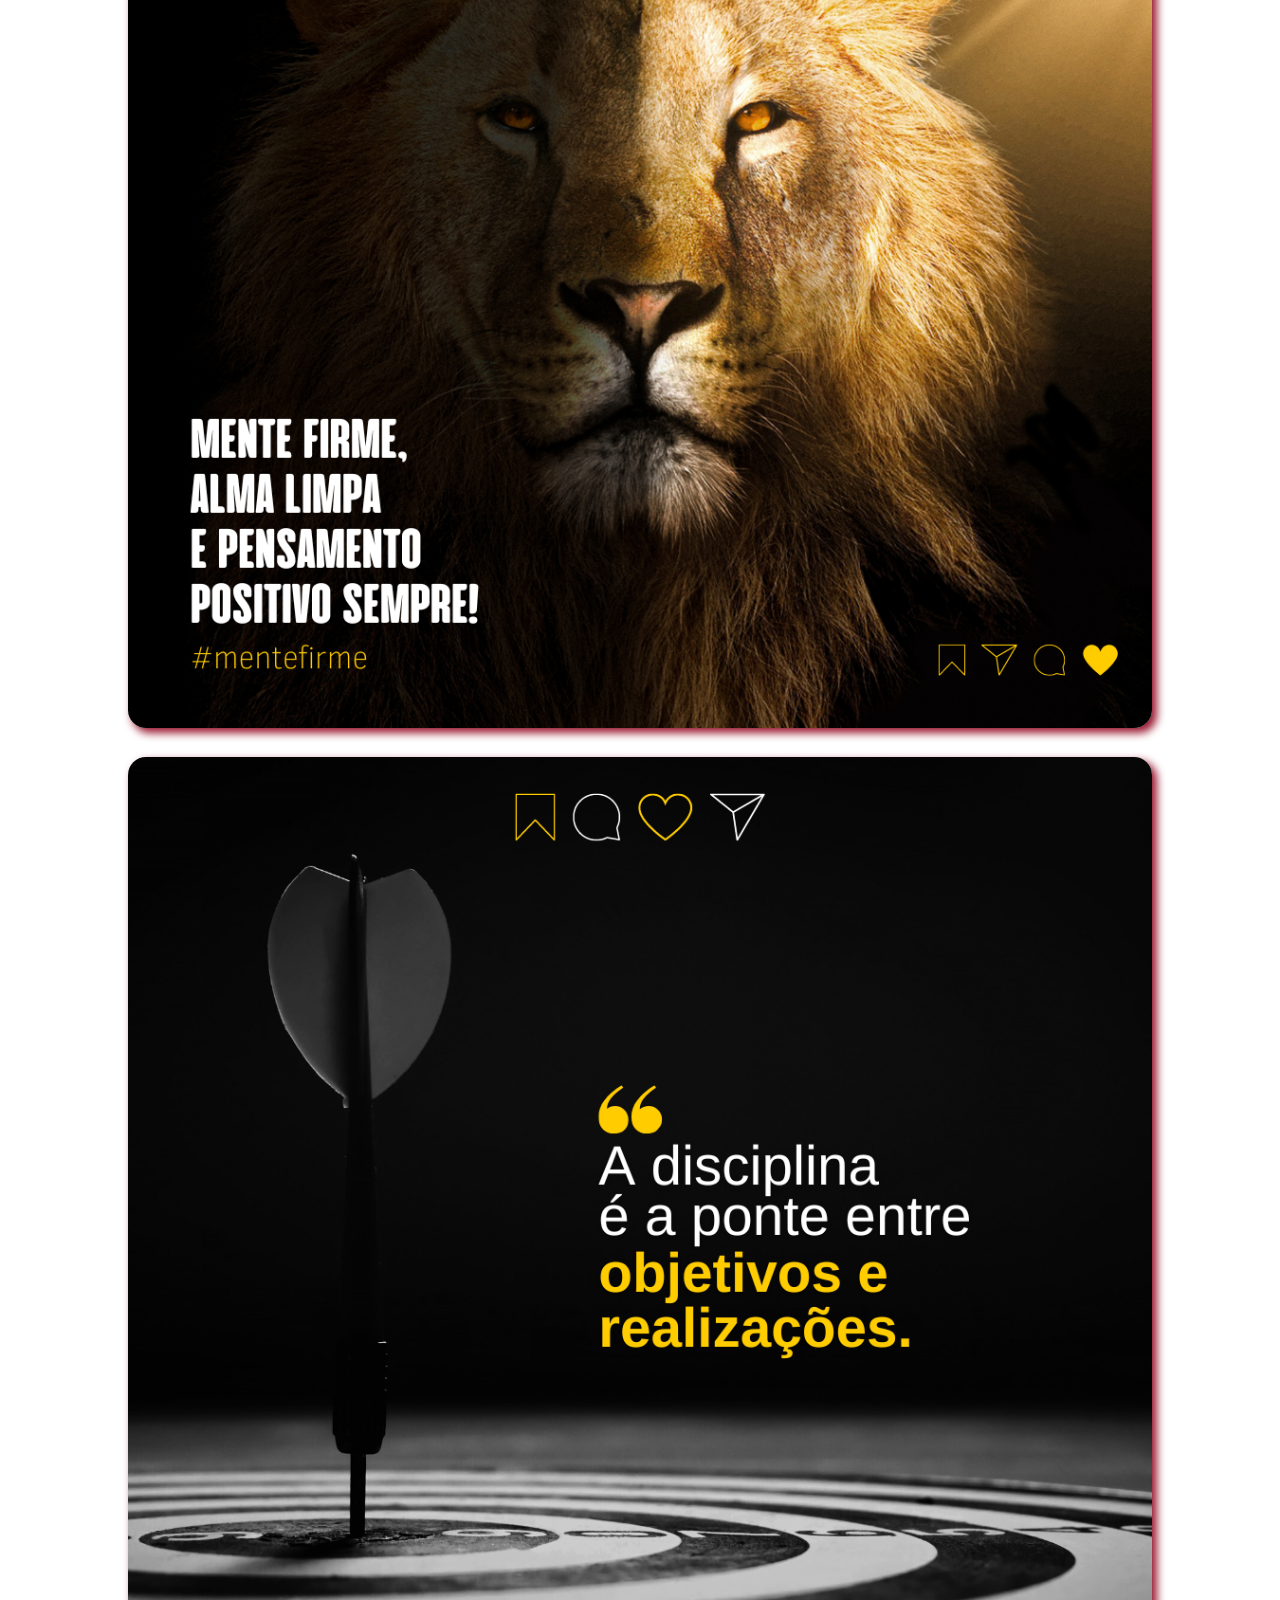
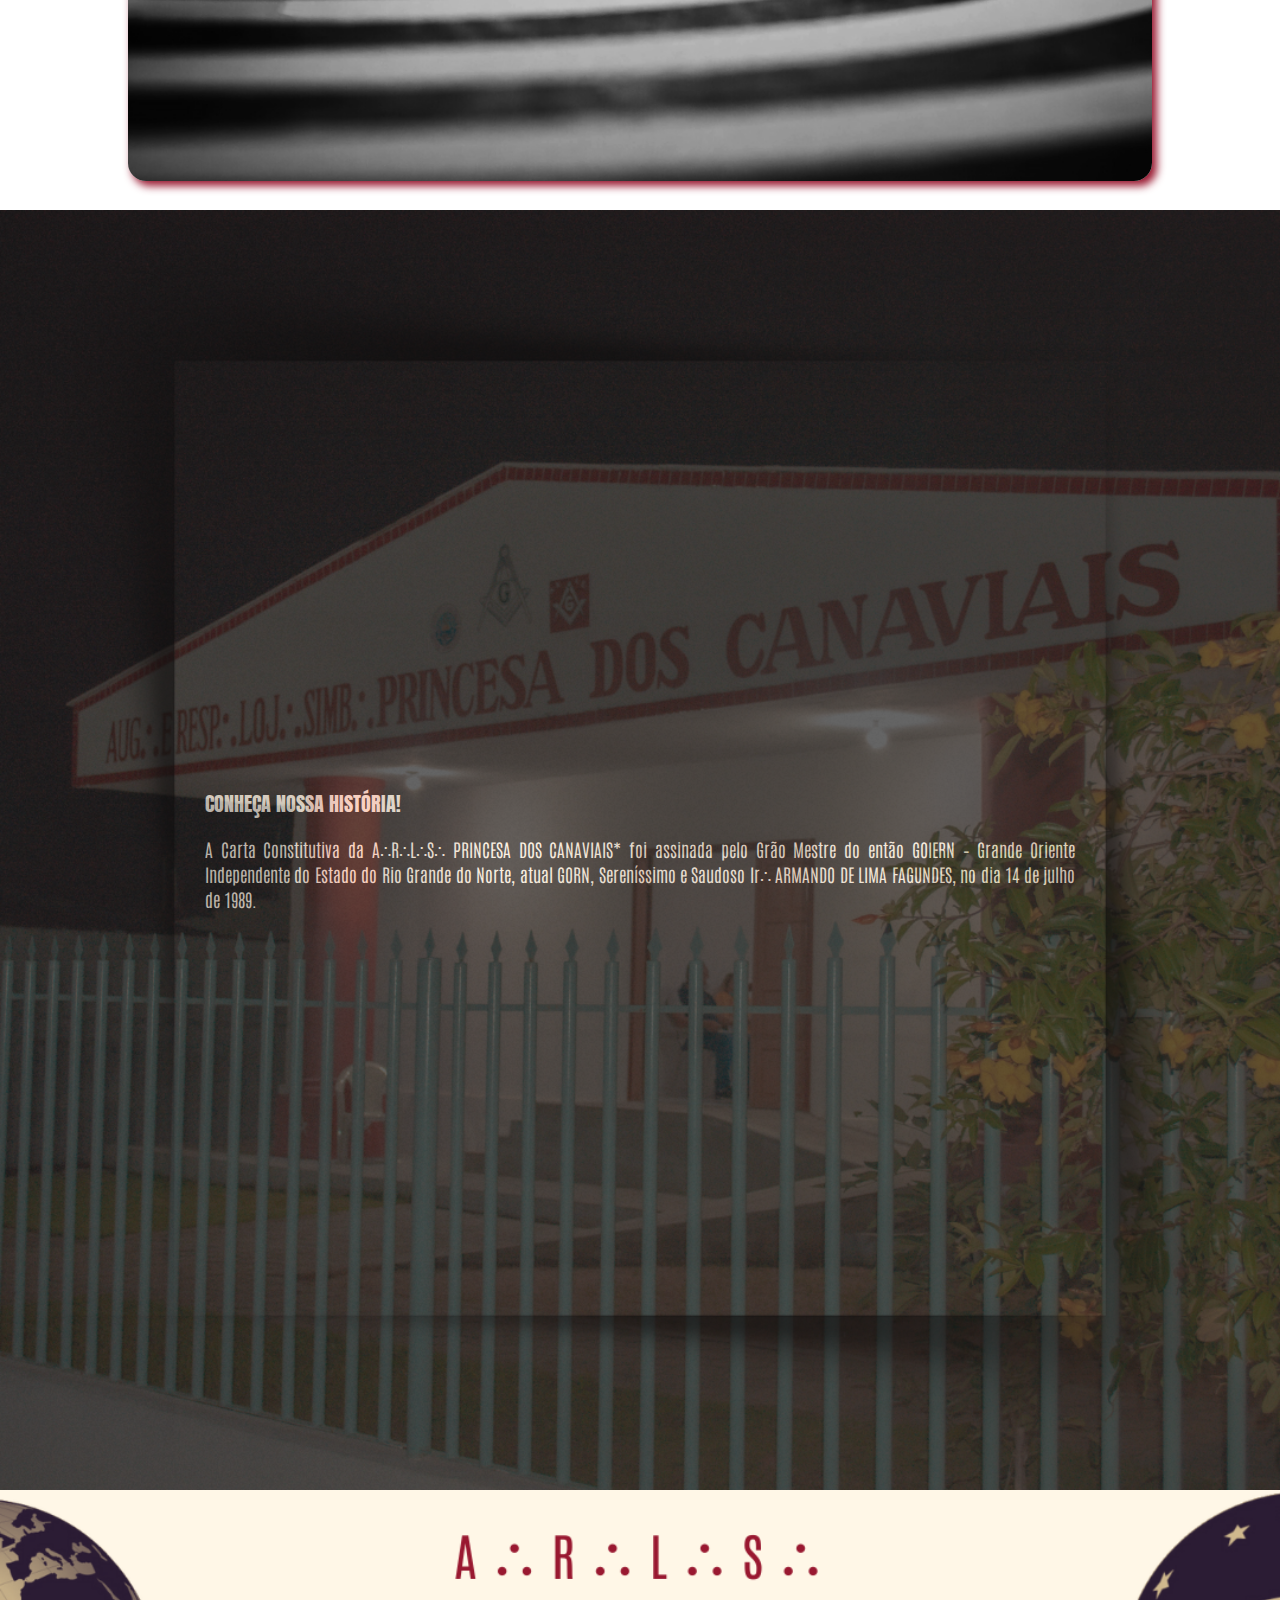
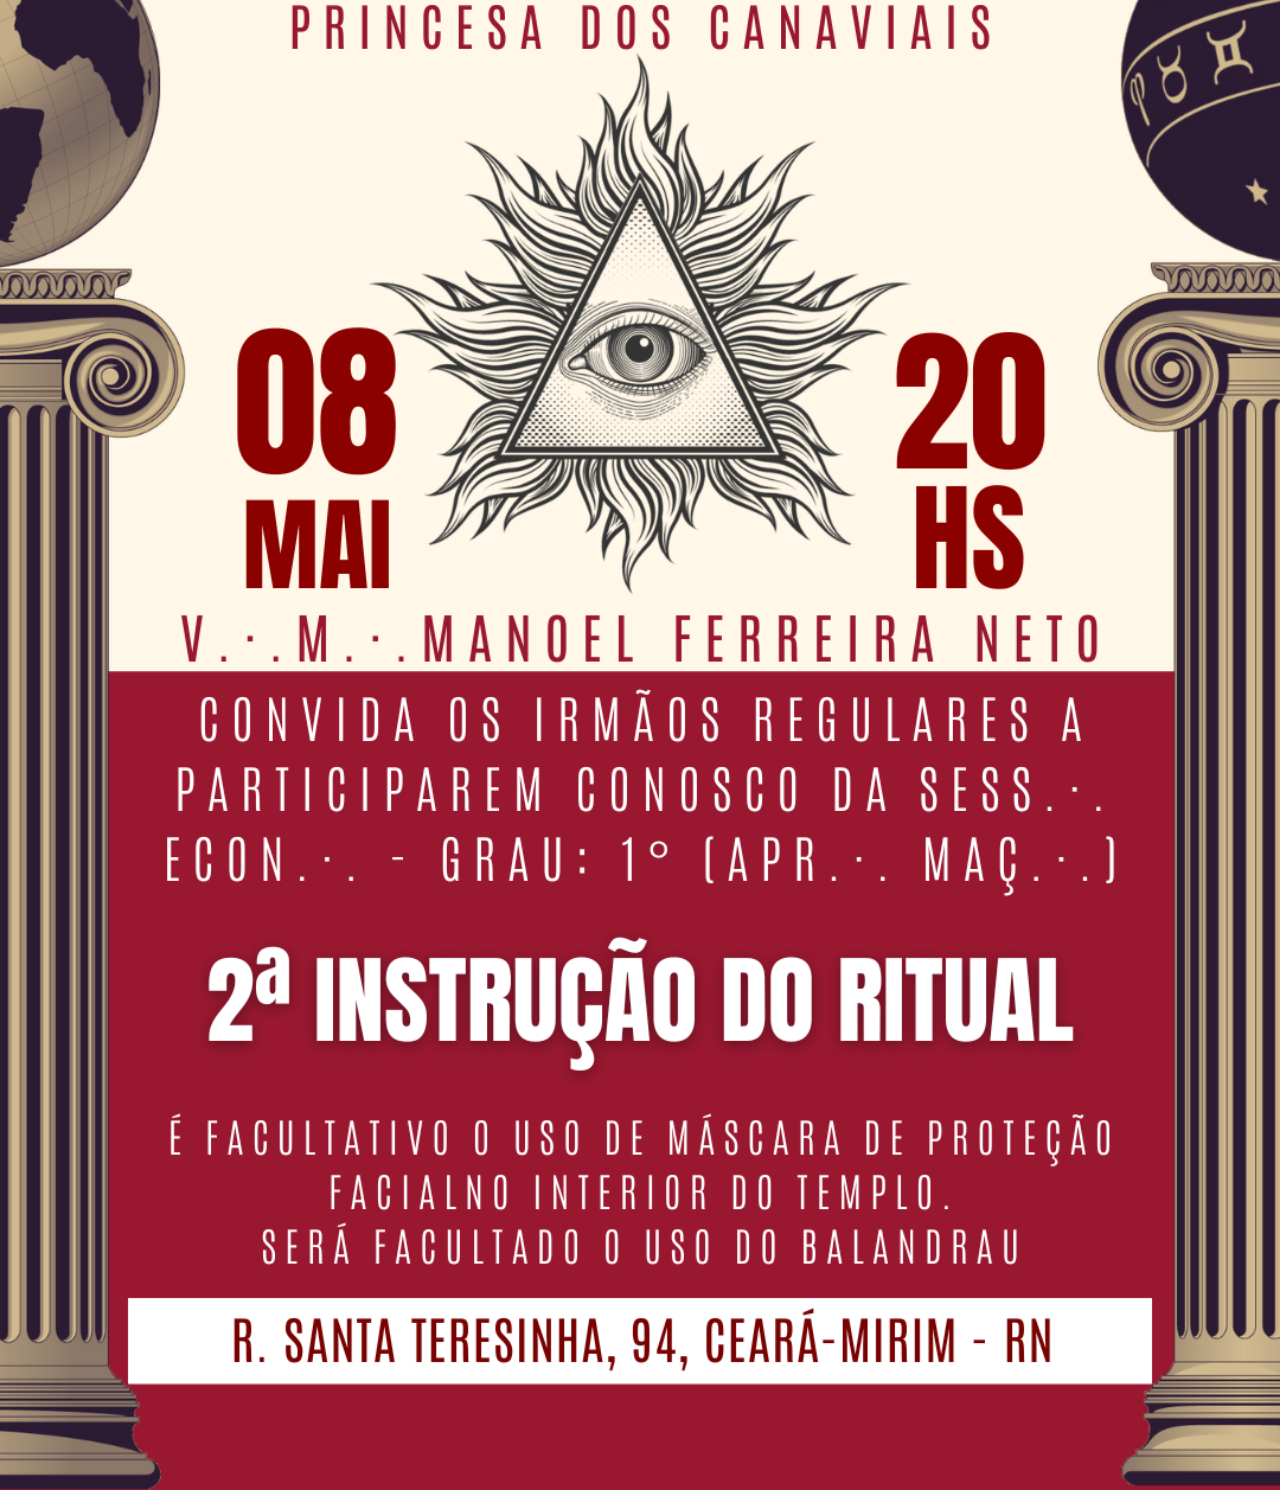
==== commit 29eb13bd: "Add files via upload" ====
--- a/princesadoscanaviais/index.html
+++ b/princesadoscanaviais/index.html
@@ -7,7 +7,7 @@
 
         <link rel="preconnect" href="https://fonts.googleapis.com">
         <link rel="preconnect" href="https://fonts.gstatic.com" crossorigin>
-        <link href="https://fonts.googleapis.com/css2?family=Gloock&family=Roboto:wght@300;400;700&display=swap" rel="stylesheet">
+        <link href="https://fonts.googleapis.com/css2?family=Anton&family=Antonio:wght@300&display=swap" rel="stylesheet">
         <link rel="stylesheet" href="css/style.css">
 
         <title>Princesa dos Canaviais</title>
@@ -22,7 +22,7 @@
                 </ul>
                 <ul>
                     <li>
-                        <h1>A.·.R.·.L.·.S.·.</h1>
+                        <h1>A.·. R.·. L.·. S.·.</h1>
                         <h2>Princesa dos Canaviais</h2>
                         <span>Or.·. Ceará Mirim</span>
                     </li>
@@ -74,6 +74,10 @@
                     </li>
                 </ul>
             </div>
+
+            <div class="event">
+                
+            </div>
         </section>
     </body>
 </html>--- a/princesadoscanaviais/css/style.css
+++ b/princesadoscanaviais/css/style.css
@@ -13,14 +13,15 @@
 
 body {
     color: var(--color-primary);
-    font-family: 'Roboto', sans-serif;
+    font-family: 'Antonio', sans-serif;
+    font-weight: 300;
 }
 
 .home {
     position: relative;
     background-size: cover;
     background: linear-gradient(180deg, var(--color-tertiary) 0%, var(--color-secondary) 100%);
-    height: 14vh;
+    height: 16vh;
     background-attachment: fixed;
 }
 
@@ -29,7 +30,7 @@
     flex-wrap: wrap;
     flex-direction: row;
     align-items: center;
-    justify-content: space-evenly;
+    justify-content: space-around;
     padding: 2vh 2vw;
 }
 
@@ -40,6 +41,7 @@
 
 .home .header ul li {
     display: flex;
+    align-items: center;
     flex-direction: column;
 }
 
@@ -51,28 +53,17 @@
     padding: 0.2vh;
 }
 
-.home .header ul li h1 {
+.home .header ul li h1,h2 {
     font-size: 3vh;
-    letter-spacing: 0.8vh;
-}
-
-.home .header ul li h2 {
-    font-size: 2vh;
-    letter-spacing: 0.2vh;
-}
-
-.home .header ul li h1,h2 {
     color: var(--color-secondary);
-    font-family: 'Gloock', serif;
-    font-weight: 700;
+    font-family: 'Anton', sans-serif;
+    font-weight: 400;
     text-transform: uppercase;
 }
 
 .home .header ul li span {
-    font-size: 1.8vh;
-    font-weight: 300;
+    font-size: 2vh;
     text-transform: uppercase;
-    letter-spacing: 0.8vh;
 }
 
 .home .header ul li a {
@@ -109,8 +100,8 @@
     font-size: 3vh;
     letter-spacing: 0.8vh;
     color: var(--color-tertiary);
-    font-family: 'Gloock', serif;
-    font-weight: 700;
+    font-family: 'Antonio', sans-serif;
+    font-weight: 300;
     text-transform: uppercase;
 }
 
@@ -148,7 +139,7 @@
     background-image: url("../imagens/loja.png");
     background-color: var(--color-primary);
     background-repeat: no-repeat;
-    background-size: cover;
+    background-size: 100vw;
     height: 100vw;
 }
 
@@ -171,15 +162,26 @@
 .home .about ul li h1 {
     font-size: 2.2vh;
     color: var(--color-primary);
-    font-family: 'Gloock', serif;
-    font-weight: 700;
+    font-family: 'Anton', sans-serif;
+    font-weight: 400;
     text-align: justify;
     text-transform: uppercase;
 }
 
 .home .about ul li span {
     font-size: 2vh;
-    font-weight: 300;
     margin-top: 2vh;
     text-align: justify;
 }
+
+.home .event {
+    display: flex;
+    align-items: center;
+    justify-content: space-evenly;
+    background-image: url("../imagens/080523.png");
+    background-color: var(--color-primary);
+    background-repeat: no-repeat;
+    background-size: 100vw;
+    height: 125vw;
+}
+
